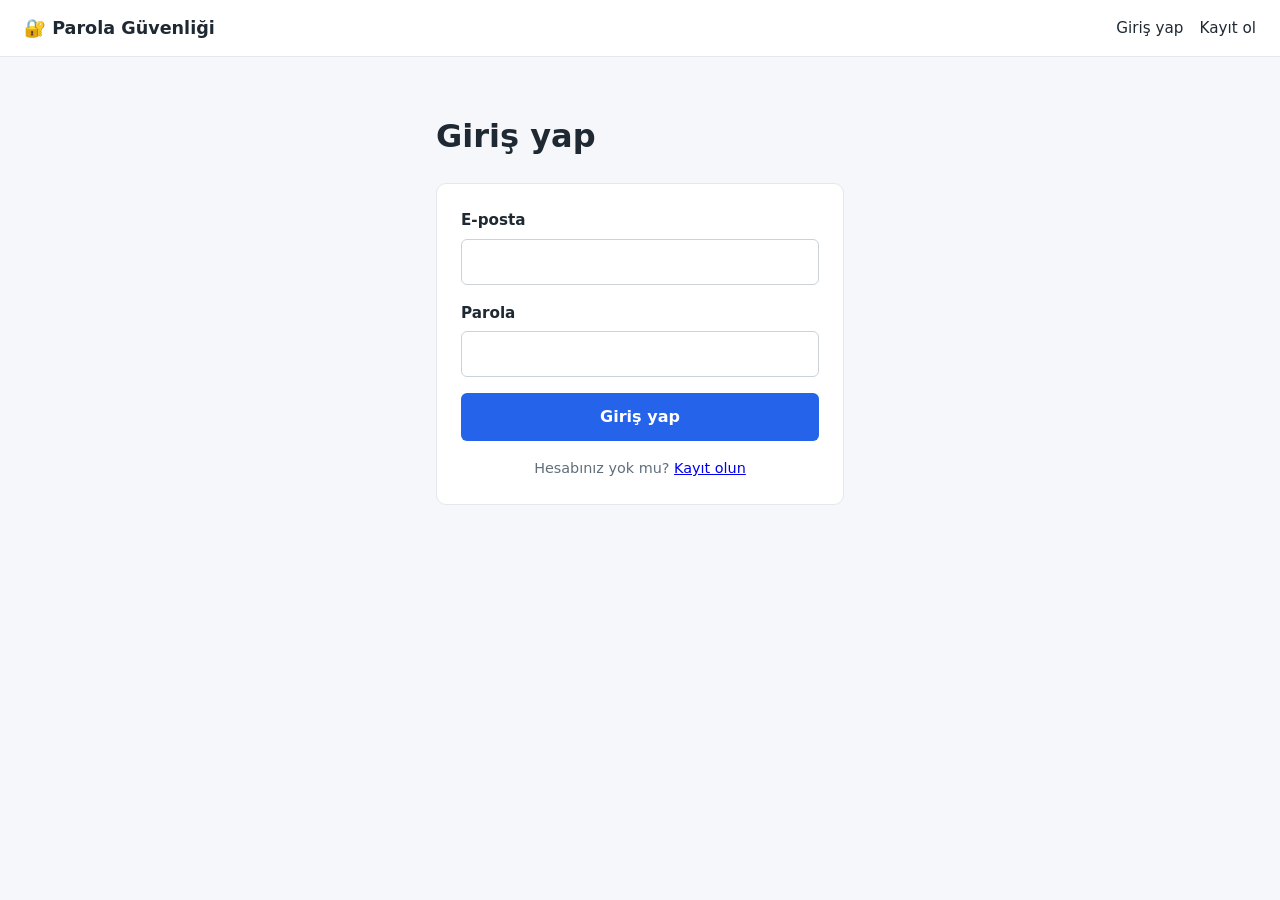
==== frontend/giris.html @ 1eb3b48a "Hafta 5: kullanici yonetimi ve kimlik dogrulama - Kayit, giris, cikis akisi (backend API + frontend " ====
<!doctype html>
<html lang="tr">
<head>
  <meta charset="utf-8">
  <meta name="viewport" content="width=device-width, initial-scale=1">
  <title>Giriş Yap · Parola Güvenliği</title>
  <link rel="stylesheet" href="css/stil.css">
</head>
<body>
  <header class="ust">
    <a href="index.html" class="logo">🔐 Parola Güvenliği</a>
    <nav id="menu" class="menu"></nav>
  </header>

  <main class="icerik dar">
    <h1>Giriş yap</h1>
    <form id="giris-formu" class="form" novalidate>
      <label>E-posta
        <input name="eposta" type="email" autocomplete="username" required>
      </label>
      <label>Parola
        <input name="parola" type="password" autocomplete="current-password" required>
      </label>
      <p id="mesaj" class="mesaj" role="alert" hidden></p>
      <button type="submit" class="btn">Giriş yap</button>
      <p class="alt-bag">Hesabınız yok mu? <a href="kayit.html">Kayıt olun</a></p>
    </form>
  </main>

  <script src="js/config.js"></script>
  <script src="js/api.js"></script>
  <script src="js/oturum.js"></script>
  <script>
    const form = document.getElementById("giris-formu");
    const mesaj = document.getElementById("mesaj");
    const goster = (metin, tur) => { mesaj.textContent = metin; mesaj.className = "mesaj " + tur; mesaj.hidden = false; };
    const parametre = new URLSearchParams(location.search);

    const NEDENLER = {
      kayit: ["Kayıt başarılı. Şimdi giriş yapabilirsiniz.", "basari"],
      cikis: ["Çıkış yaptınız.", "bilgi"],
      giris: ["Bu sayfayı görmek için giriş yapmalısınız.", "bilgi"],
      sure:  ["Oturumunuzun süresi doldu. Lütfen tekrar giriş yapın.", "bilgi"],
    };
    if (NEDENLER[parametre.get("neden")]) goster(...NEDENLER[parametre.get("neden")]);
    if (parametre.get("eposta")) form.eposta.value = parametre.get("eposta");

    // Yalnızca kendi sitemizdeki .html sayfalarına geri dönülür (açık yönlendirme engellenir).
    const donus = parametre.get("donus");
    const hedef = donus && /^[a-z]+\.html$/.test(donus) ? donus : "panel.html";

    form.addEventListener("submit", async (e) => {
      e.preventDefault();
      const btn = form.querySelector("button");
      btn.disabled = true;
      try {
        const { token, kullanici } = await api.giris(form.eposta.value, form.parola.value);
        oturum.kaydet(token, kullanici);
        location.href = hedef;
      } catch (hata) {
        form.parola.value = "";
        goster(hata.message, "hata");
      } finally {
        btn.disabled = false;
      }
    });
  </script>
</body>
</html>
---- frontend/css/stil.css ----
:root {
  --zemin: #f5f7fa;
  --yuzey: #ffffff;
  --metin: #1f2933;
  --soluk: #616e7c;
  --vurgu: #2563eb;
  --cizgi: #e4e7eb;
}
* { box-sizing: border-box; }
body {
  margin: 0;
  font-family: system-ui, -apple-system, "Segoe UI", Roboto, sans-serif;
  background: var(--zemin);
  color: var(--metin);
  line-height: 1.6;
}
.ust {
  background: var(--yuzey); border-bottom: 1px solid var(--cizgi); padding: 14px 24px;
  display: flex; justify-content: space-between; align-items: center; gap: 12px; flex-wrap: wrap;
}
.durum { font-size: .85rem; color: var(--soluk); }
.durum.bagli { color: #15803d; }
.durum.hata { color: #b91c1c; }
.uyari { background: #fef2f2; border: 1px solid #fecaca; color: #991b1b; padding: 14px; border-radius: 8px; }
.logo { font-weight: 700; color: var(--metin); text-decoration: none; font-size: 1.1rem; }
.icerik { max-width: 960px; margin: 0 auto; padding: 32px 16px; }
.giris h1 { font-size: 2rem; margin: 0 0 8px; }
.giris p { color: var(--soluk); max-width: 640px; }
.not { font-size: .9rem; font-weight: 600; color: var(--vurgu) !important; }
.kartlar {
  display: grid;
  grid-template-columns: repeat(auto-fill, minmax(250px, 1fr));
  gap: 16px;
  margin-top: 32px;
}
.kart { background: var(--yuzey); border: 1px solid var(--cizgi); border-radius: 10px; padding: 20px; }
.kart h2 { font-size: 1.1rem; margin: 0 0 6px; }
.kart p { color: var(--soluk); margin: 0 0 12px; }
.rozet { font-size: .8rem; background: #eff6ff; color: var(--vurgu); padding: 3px 10px; border-radius: 999px; }
.alt { text-align: center; color: var(--soluk); font-size: .85rem; padding: 24px; }

/* ---- Menü ---- */
.menu { display: flex; align-items: center; gap: 16px; flex-wrap: wrap; font-size: .95rem; }
.menu a { color: var(--metin); text-decoration: none; }
.menu a:hover { color: var(--vurgu); }
.kim { color: var(--soluk); font-size: .85rem; }
.metin-btn { background: none; border: 1px solid var(--cizgi); border-radius: 6px; padding: 4px 12px; cursor: pointer; font: inherit; color: var(--metin); }
.metin-btn:hover { border-color: var(--vurgu); color: var(--vurgu); }
.durum-serit { max-width: 960px; margin: 0 auto; padding: 10px 16px 0; text-align: right; }

/* ---- Formlar ---- */
.dar { max-width: 440px; }
.form { background: var(--yuzey); border: 1px solid var(--cizgi); border-radius: 10px; padding: 24px; display: grid; gap: 16px; }
.form label { display: grid; gap: 6px; font-weight: 600; font-size: .95rem; }
.form input, .tablo select { font: inherit; padding: 10px 12px; border: 1px solid #cbd2d9; border-radius: 6px; background: #fff; color: var(--metin); }
.tablo select { padding: 4px 8px; }
.form input:focus, .tablo select:focus { outline: 2px solid var(--vurgu); outline-offset: 1px; border-color: var(--vurgu); }
.form small { font-weight: 400; color: var(--soluk); }
.btn { font: inherit; font-weight: 600; background: var(--vurgu); color: #fff; border: 0; border-radius: 6px; padding: 11px; cursor: pointer; }
.btn:hover { background: #1d4ed8; }
.btn:disabled { opacity: .6; cursor: wait; }
.alt-bag { margin: 0; text-align: center; font-size: .9rem; color: var(--soluk); }
.mesaj { margin: 0; padding: 10px 12px; border-radius: 6px; font-size: .92rem; }
.mesaj.hata { background: #fef2f2; color: #991b1b; border: 1px solid #fecaca; }
.mesaj.basari { background: #f0fdf4; color: #166534; border: 1px solid #bbf7d0; }
.mesaj.bilgi { background: #eff6ff; color: #1e40af; border: 1px solid #bfdbfe; }

/* ---- Panel / yönetici ---- */
.soluk { color: var(--soluk); }
.kucuk { font-size: .85rem; }
.liste { margin: 0; padding-left: 18px; color: var(--soluk); }
.buyuk-sayi { font-size: 2rem; font-weight: 700; color: var(--metin) !important; }
.tablo-kutu { overflow-x: auto; background: var(--yuzey); border: 1px solid var(--cizgi); border-radius: 10px; }
.tablo { width: 100%; border-collapse: collapse; font-size: .92rem; }
.tablo th, .tablo td { text-align: left; padding: 10px 14px; border-bottom: 1px solid var(--cizgi); white-space: nowrap; }
.tablo th { background: #f8fafc; font-weight: 600; }
.tablo tr:last-child td { border-bottom: 0; }
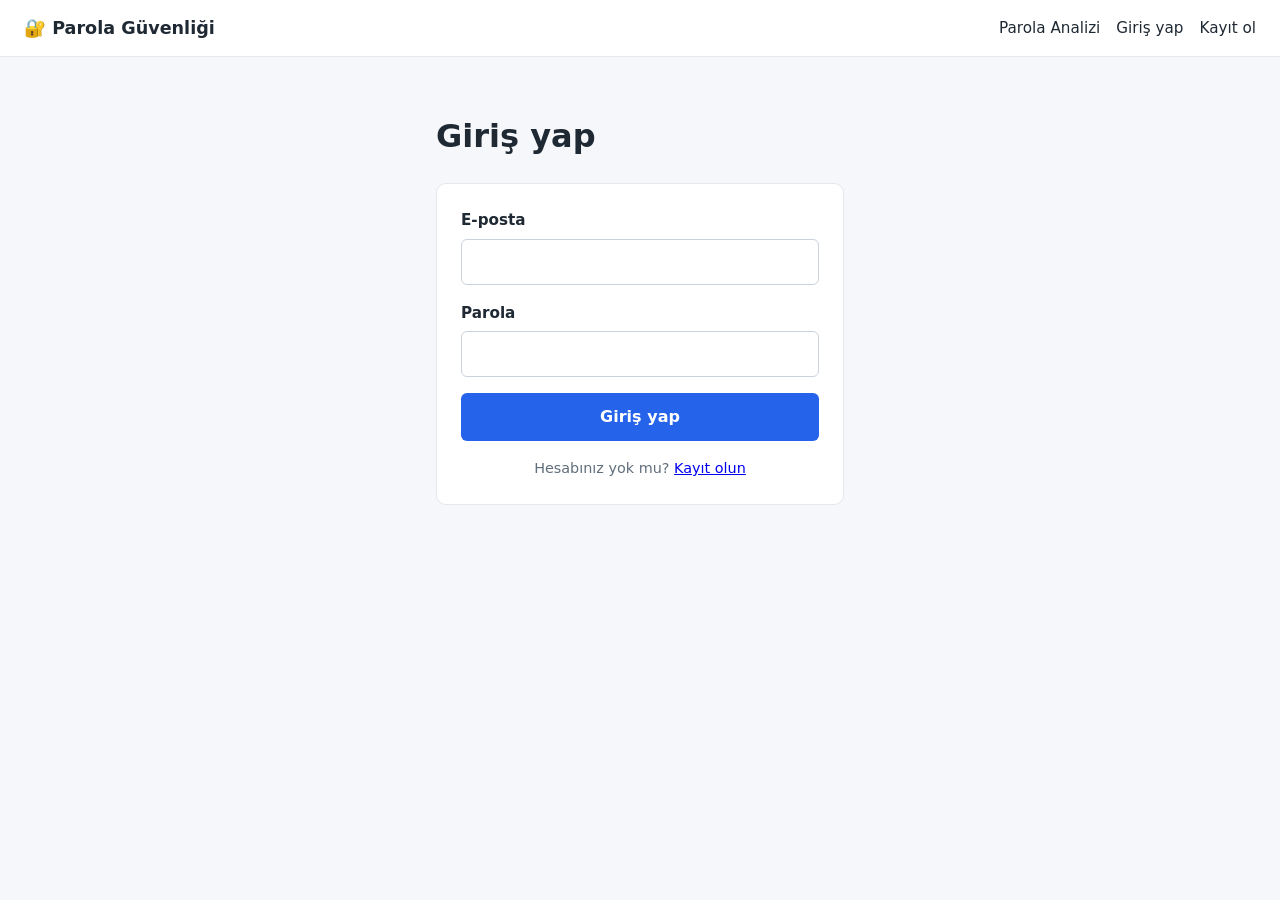
==== commit e801d1ee: "Hafta 6: Cekirdek Modul A - Parola Gucu Analizi - Analiz servisi: uzunluk/cesitlilik/benzersizlik ol" ====
--- a/frontend/giris.html
+++ b/frontend/giris.html
@@ -5,6 +5,7 @@
   <meta name="viewport" content="width=device-width, initial-scale=1">
   <title>Giriş Yap · Parola Güvenliği</title>
   <link rel="stylesheet" href="css/stil.css">
+  <link rel="icon" href="data:image/svg+xml,%3Csvg xmlns=%22http://www.w3.org/2000/svg%22 viewBox=%220 0 100 100%22%3E%3Ctext y=%22.9em%22 font-size=%2290%22%3E%F0%9F%94%90%3C/text%3E%3C/svg%3E">
 </head>
 <body>
   <header class="ust">
--- a/frontend/css/stil.css
+++ b/frontend/css/stil.css
@@ -75,3 +75,44 @@
 .tablo th, .tablo td { text-align: left; padding: 10px 14px; border-bottom: 1px solid var(--cizgi); white-space: nowrap; }
 .tablo th { background: #f8fafc; font-weight: 600; }
 .tablo tr:last-child td { border-bottom: 0; }
+
+/* ---- Hafta 6: Parola Gücü Analizi ---- */
+.kart-baglanti { display: block; color: inherit; text-decoration: none; transition: border-color .15s, transform .15s; }
+.kart-baglanti:hover { border-color: var(--vurgu); transform: translateY(-2px); }
+.rozet.hazir { background: #f0fdf4; color: #15803d; }
+.analiz-form { max-width: 560px; margin: 20px 0 28px; }
+.parola-kutu { display: flex; gap: 8px; }
+.parola-kutu input { flex: 1; min-width: 0; font-family: ui-monospace, Consolas, monospace; }
+.form label.onay { display: flex; align-items: center; gap: 8px; font-weight: 400; }
+[hidden] { display: none !important; }
+.sonuc { margin-bottom: 32px; }
+.skor-ust { display: flex; align-items: flex-end; justify-content: space-between; gap: 12px; }
+.skor-ust p { margin: 0; }
+.skor { font-size: 2.6rem; font-weight: 700; line-height: 1.1; }
+.seviye { font-weight: 700; padding: 6px 16px; border-radius: 999px; font-size: 1rem; }
+.seviye.zayif, .cubuk .zayif { background: #fee2e2; color: #b91c1c; }
+.seviye.orta, .cubuk .orta { background: #fef3c7; color: #b45309; }
+.seviye.guclu, .cubuk .guclu { background: #dcfce7; color: #15803d; }
+.cubuk { height: 12px; background: var(--cizgi); border-radius: 999px; overflow: hidden; margin: 12px 0 20px; }
+.cubuk div { height: 100%; transition: width .4s ease; }
+.cubuk .zayif { background: #dc2626; }
+.cubuk .orta { background: #f59e0b; }
+.cubuk .guclu { background: #16a34a; }
+.kartlar.uc { grid-template-columns: repeat(auto-fit, minmax(200px, 1fr)); margin-top: 0; }
+.kartlar.iki { grid-template-columns: repeat(auto-fit, minmax(300px, 1fr)); }
+.kart p.kucuk { margin: 0 0 4px; }
+.kart .orta-sayi { font-size: 1.25rem; font-weight: 700; margin: 0; color: var(--metin); }
+.kart .not-satir { margin-top: 8px; font-size: .8rem; }
+.siniflar { list-style: none; margin: 0; padding: 0; font-size: .92rem; }
+.siniflar .var { color: #15803d; }
+.siniflar .yok { color: #b91c1c; }
+.tablo.mini td { padding: 6px 0; white-space: normal; }
+.tablo.mini .sag { text-align: right; font-weight: 600; white-space: nowrap; padding-left: 12px; }
+.tablo .ceza td { color: #b91c1c; }
+.oneriler { margin: 0; padding-left: 20px; }
+.oneriler li { margin-bottom: 10px; }
+.oneriler p { margin: 2px 0 0; }
+.seviye-metin.zayif { color: #b91c1c; font-weight: 600; }
+.seviye-metin.orta { color: #b45309; font-weight: 600; }
+.seviye-metin.guclu { color: #15803d; font-weight: 600; }
+.metin-btn.kucuk { padding: 2px 10px; font-size: .85rem; }
